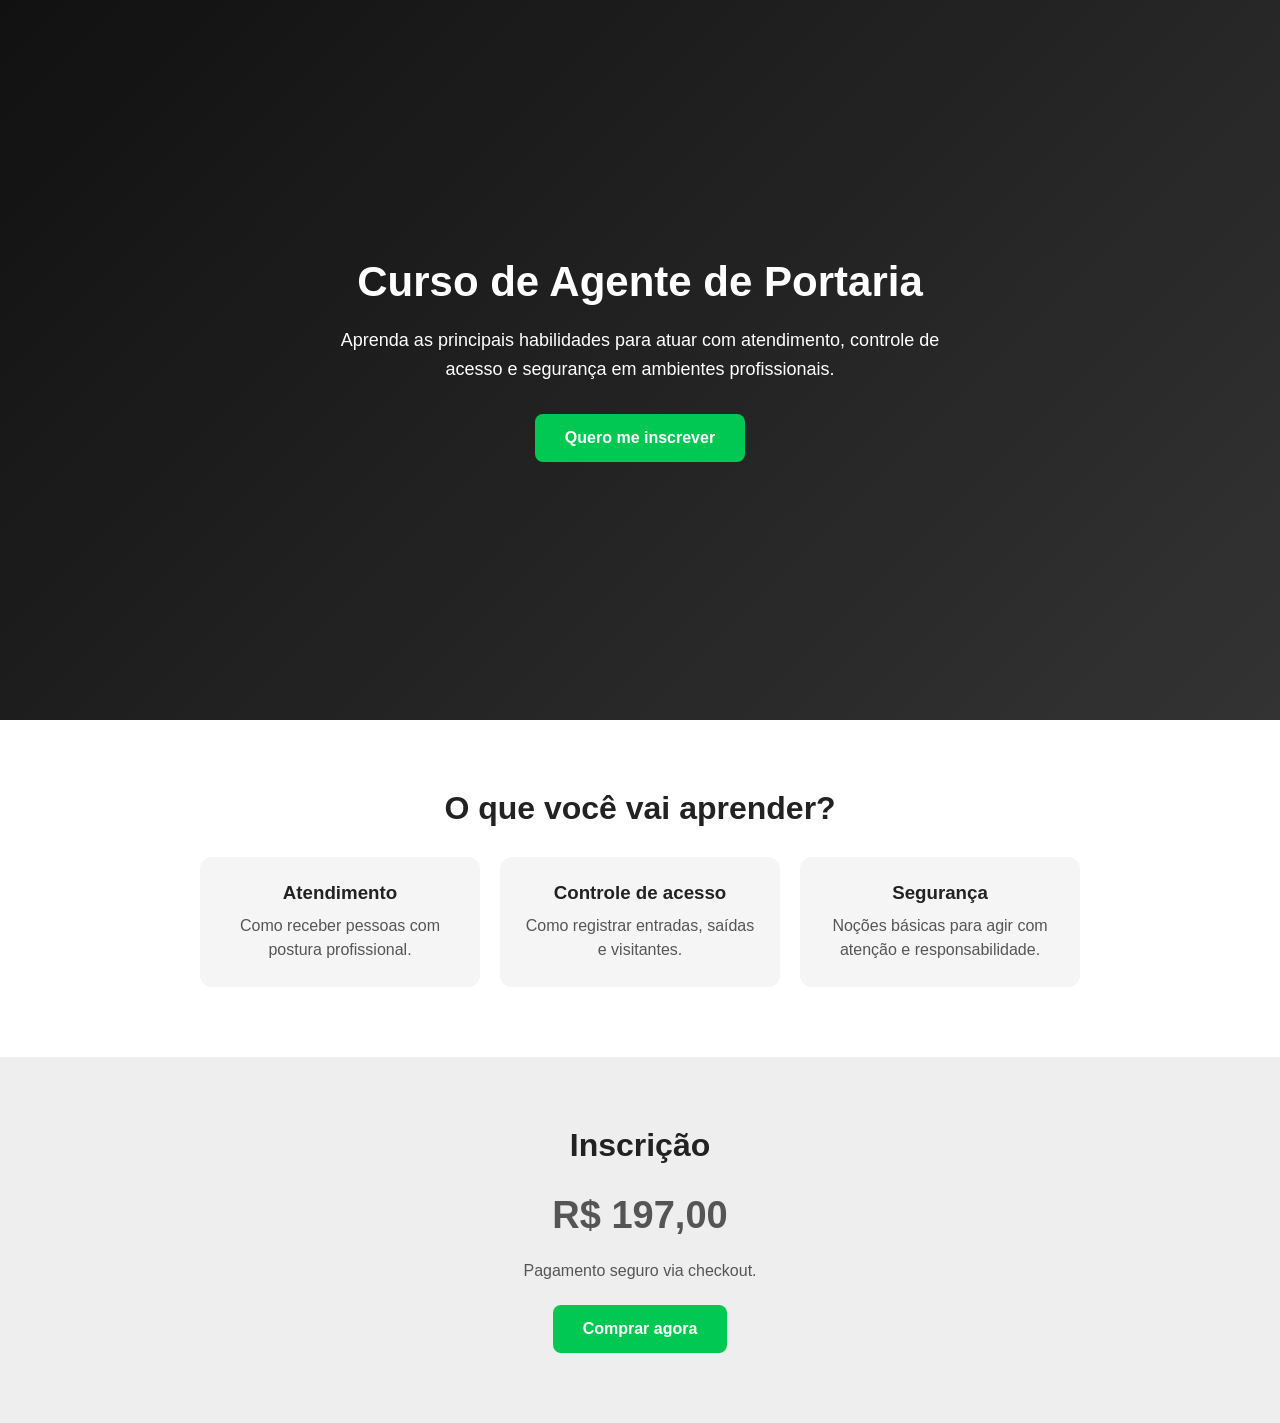
==== index.html @ 522c13fa "Primeiro commit" ====
<!DOCTYPE html>
<html lang="pt-BR">
<head>
  <meta charset="UTF-8">
  <meta name="viewport" content="width=device-width, initial-scale=1.0">
  <title>Curso Online</title>
  <link rel="stylesheet" href="style.css">
</head>
<body>

  <header class="hero">
    <div class="container">
      <h1>Curso de Agente de Portaria</h1>
      <p>
        Aprenda as principais habilidades para atuar com atendimento,
        controle de acesso e segurança em ambientes profissionais.
      </p>

      <a 
        href="https://seu-link-do-checkout-aqui.com" 
        class="botao"
      >
        Quero me inscrever
      </a>
    </div>
  </header>

  <section class="sobre">
    <div class="container">
      <h2>O que você vai aprender?</h2>

      <div class="cards">
        <div class="card">
          <h3>Atendimento</h3>
          <p>Como receber pessoas com postura profissional.</p>
        </div>

        <div class="card">
          <h3>Controle de acesso</h3>
          <p>Como registrar entradas, saídas e visitantes.</p>
        </div>

        <div class="card">
          <h3>Segurança</h3>
          <p>Noções básicas para agir com atenção e responsabilidade.</p>
        </div>
      </div>
    </div>
  </section>

  <section class="preco">
    <div class="container">
      <h2>Inscrição</h2>
      <p class="valor">R$ 197,00</p>
      <p>Pagamento seguro via checkout.</p>

      <a 
        href="https://seu-link-do-checkout-aqui.com" 
        class="botao"
      >
        Comprar agora
      </a>
    </div>
  </section>

</body>
</html>
---- style.css ----
* {
  margin: 0;
  padding: 0;
  box-sizing: border-box;
}

body {
  font-family: Arial, sans-serif;
  background: #f5f5f5;
  color: #222;
}

.container {
  width: 90%;
  max-width: 1000px;
  margin: 0 auto;
}

.hero {
  min-height: 80vh;
  display: flex;
  align-items: center;
  text-align: center;
  background: linear-gradient(135deg, #111, #333);
  color: white;
  padding: 60px 20px;
}

.hero h1 {
  font-size: 42px;
  margin-bottom: 20px;
}

.hero p {
  font-size: 18px;
  max-width: 650px;
  margin: 0 auto 30px;
  line-height: 1.6;
}

.botao {
  display: inline-block;
  background: #00c853;
  color: white;
  padding: 15px 30px;
  border-radius: 8px;
  text-decoration: none;
  font-weight: bold;
  transition: 0.3s;
}

.botao:hover {
  background: #009624;
  transform: scale(1.05);
}

.sobre {
  padding: 70px 20px;
  background: white;
  text-align: center;
}

.sobre h2,
.preco h2 {
  font-size: 32px;
  margin-bottom: 30px;
}

.cards {
  display: flex;
  gap: 20px;
  justify-content: center;
  flex-wrap: wrap;
}

.card {
  background: #f5f5f5;
  padding: 25px;
  border-radius: 12px;
  width: 280px;
}

.card h3 {
  margin-bottom: 10px;
}

.card p {
  color: #555;
  line-height: 1.5;
}

.preco {
  padding: 70px 20px;
  text-align: center;
  background: #eeeeee;
}

.valor {
  font-size: 38px;
  font-weight: bold;
  margin-bottom: 10px;
}

.preco p {
  margin-bottom: 25px;
  color: #555;
}

@media (max-width: 600px) {
  .hero h1 {
    font-size: 32px;
  }

  .hero p {
    font-size: 16px;
  }

  .sobre h2,
  .preco h2 {
    font-size: 26px;
  }
}
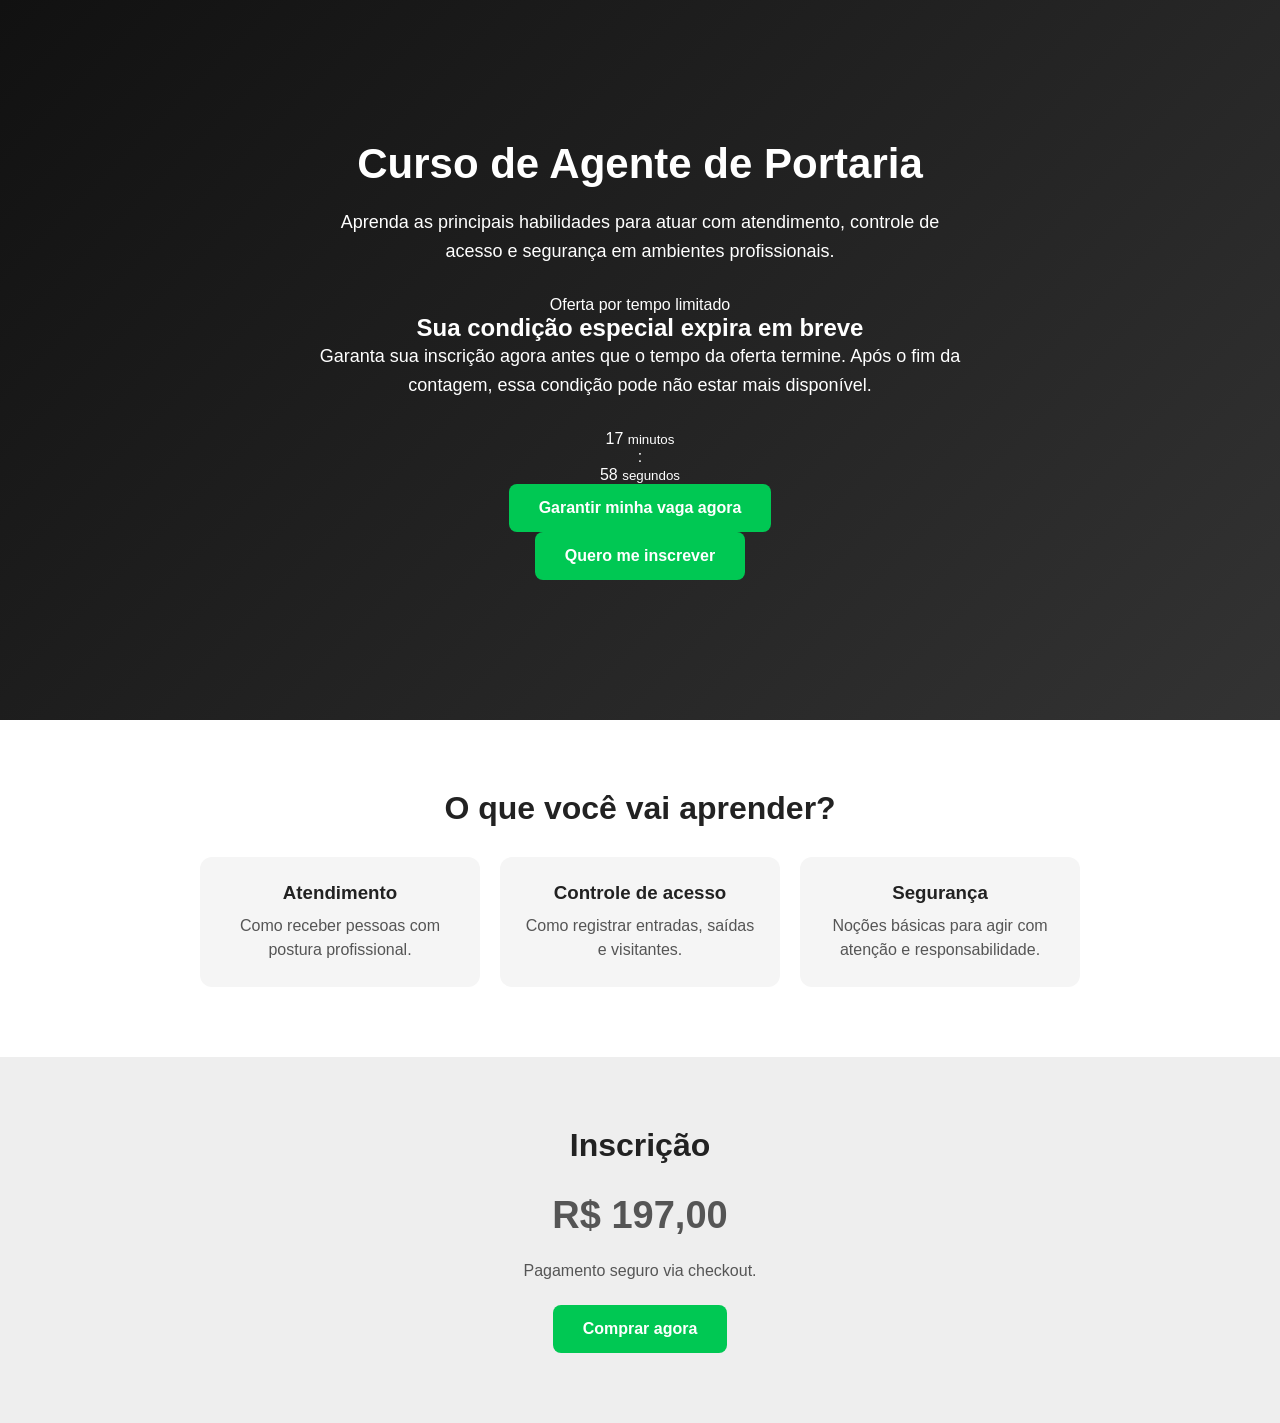
==== commit c69dbb54: "Escassez/urgencia" ====
--- a/index.html
+++ b/index.html
@@ -4,6 +4,7 @@
   <meta charset="UTF-8">
   <meta name="viewport" content="width=device-width, initial-scale=1.0">
   <title>Curso Online</title>
+  <link rel="icon" type="image/png" href="favicon-hs-512.png">
   <link rel="stylesheet" href="style.css">
 </head>
 <body>
@@ -15,9 +16,42 @@
         Aprenda as principais habilidades para atuar com atendimento,
         controle de acesso e segurança em ambientes profissionais.
       </p>
+      <section class="urgencia">
+  <div class="container urgencia-box">
+    <span class="urgencia-tag">Oferta por tempo limitado</span>
+
+    <h2>Sua condição especial expira em breve</h2>
+
+    <p>
+      Garanta sua inscrição agora antes que o tempo da oferta termine.
+      Após o fim da contagem, essa condição pode não estar mais disponível.
+    </p>
+
+    <div class="contador">
+      <div class="tempo">
+        <span id="minutos">18</span>
+        <small>minutos</small>
+      </div>
+
+      <div class="separador">:</div>
+
+      <div class="tempo">
+        <span id="segundos">00</span>
+        <small>segundos</small>
+      </div>
+    </div>
+
+    <a 
+      href="https://app.abacatepay.com/pay/bill_42ZJueuzwbEM5Q32RHhcfyB0" 
+      class="botao urgencia-botao"
+    >
+      Garantir minha vaga agora
+    </a>
+  </div>
+</section>
 
       <a 
-        href="https://seu-link-do-checkout-aqui.com" 
+        href="https://app.abacatepay.com/pay/bill_42ZJueuzwbEM5Q32RHhcfyB0" 
         class="botao"
       >
         Quero me inscrever
@@ -55,13 +89,40 @@
       <p>Pagamento seguro via checkout.</p>
 
       <a 
-        href="https://seu-link-do-checkout-aqui.com" 
+        href="https://app.abacatepay.com/pay/bill_42ZJueuzwbEM5Q32RHhcfyB0" 
         class="botao"
       >
         Comprar agora
       </a>
     </div>
   </section>
+  <script>
+  let tempoRestante = 18 * 60;
+
+  const minutosElemento = document.getElementById("minutos");
+  const segundosElemento = document.getElementById("segundos");
+
+  function atualizarContador() {
+    const minutos = Math.floor(tempoRestante / 60);
+    const segundos = tempoRestante % 60;
+
+    minutosElemento.textContent = String(minutos).padStart(2, "0");
+    segundosElemento.textContent = String(segundos).padStart(2, "0");
+
+    if (tempoRestante <= 0) {
+      clearInterval(intervalo);
+      minutosElemento.textContent = "00";
+      segundosElemento.textContent = "00";
+      return;
+    }
+
+    tempoRestante--;
+  }
+
+  atualizarContador();
+
+  const intervalo = setInterval(atualizarContador, 1000);
+</script>
 
 </body>
 </html>
--- a/style.css
+++ b/style.css
@@ -119,4 +119,110 @@
   .preco h2 {
     font-size: 26px;
   }
+  .urgencia {
+  padding: 70px 20px;
+  background: #111;
+  color: white;
+  text-align: center;
+}
+
+.urgencia-box {
+  max-width: 760px;
+  margin: 0 auto;
+}
+
+.urgencia-tag {
+  display: inline-block;
+  background: #ff3b30;
+  color: white;
+  padding: 8px 16px;
+  border-radius: 999px;
+  font-size: 14px;
+  font-weight: bold;
+  margin-bottom: 20px;
+  text-transform: uppercase;
+  letter-spacing: 1px;
+}
+
+.urgencia h2 {
+  font-size: 36px;
+  margin-bottom: 15px;
+}
+
+.urgencia p {
+  font-size: 17px;
+  line-height: 1.6;
+  color: #d6d6d6;
+  max-width: 620px;
+  margin: 0 auto 30px;
+}
+
+.contador {
+  display: flex;
+  align-items: center;
+  justify-content: center;
+  gap: 14px;
+  margin: 30px 0;
+}
+
+.tempo {
+  background: white;
+  color: #111;
+  width: 120px;
+  padding: 20px 10px;
+  border-radius: 16px;
+  box-shadow: 0 20px 50px rgba(255, 255, 255, 0.08);
+}
+
+.tempo span {
+  display: block;
+  font-size: 42px;
+  font-weight: bold;
+}
+
+.tempo small {
+  display: block;
+  margin-top: 5px;
+  font-size: 13px;
+  color: #666;
+  text-transform: uppercase;
+  letter-spacing: 1px;
+}
+
+.separador {
+  font-size: 42px;
+  font-weight: bold;
+  color: #ff3b30;
+}
+
+.urgencia-botao {
+  background: #ff3b30;
+}
+
+.urgencia-botao:hover {
+  background: #d92d24;
+}
+
+@media (max-width: 600px) {
+  .urgencia h2 {
+    font-size: 28px;
+  }
+
+  .contador {
+    gap: 8px;
+  }
+
+  .tempo {
+    width: 100px;
+    padding: 18px 8px;
+  }
+
+  .tempo span {
+    font-size: 36px;
+  }
+
+  .separador {
+    font-size: 34px;
+  }
+}
 }
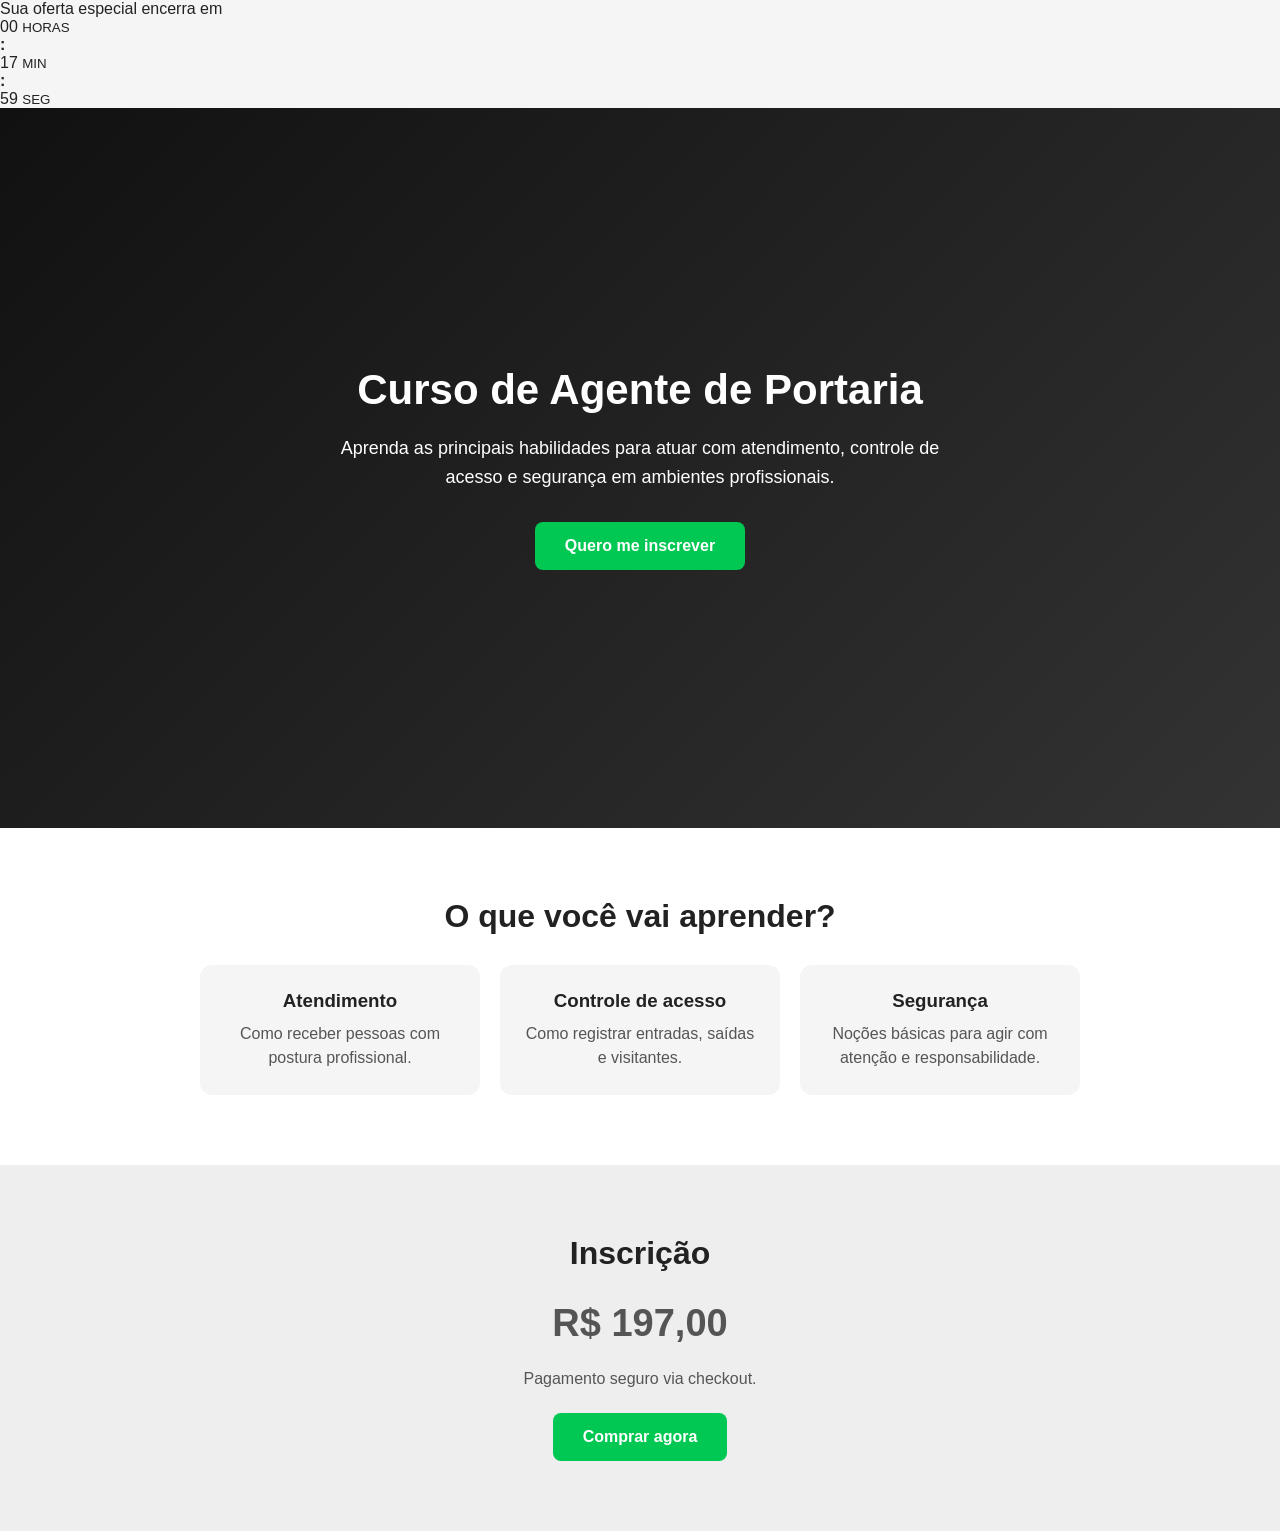
==== commit 9f5f497b: "Novo escassez" ====
--- a/index.html
+++ b/index.html
@@ -8,6 +8,30 @@
   <link rel="stylesheet" href="style.css">
 </head>
 <body>
+  <section class="barra-urgencia">
+  <p>Sua oferta especial encerra em</p>
+
+  <div class="contador-topo">
+    <div class="tempo-box">
+      <span id="horas">00</span>
+      <small>HORAS</small>
+    </div>
+
+    <strong>:</strong>
+
+    <div class="tempo-box">
+      <span id="minutos">18</span>
+      <small>MIN</small>
+    </div>
+
+    <strong>:</strong>
+
+    <div class="tempo-box">
+      <span id="segundos">00</span>
+      <small>SEG</small>
+    </div>
+  </div>
+</section>
 
   <header class="hero">
     <div class="container">
@@ -16,39 +40,6 @@
         Aprenda as principais habilidades para atuar com atendimento,
         controle de acesso e segurança em ambientes profissionais.
       </p>
-      <section class="urgencia">
-  <div class="container urgencia-box">
-    <span class="urgencia-tag">Oferta por tempo limitado</span>
-
-    <h2>Sua condição especial expira em breve</h2>
-
-    <p>
-      Garanta sua inscrição agora antes que o tempo da oferta termine.
-      Após o fim da contagem, essa condição pode não estar mais disponível.
-    </p>
-
-    <div class="contador">
-      <div class="tempo">
-        <span id="minutos">18</span>
-        <small>minutos</small>
-      </div>
-
-      <div class="separador">:</div>
-
-      <div class="tempo">
-        <span id="segundos">00</span>
-        <small>segundos</small>
-      </div>
-    </div>
-
-    <a 
-      href="https://app.abacatepay.com/pay/bill_42ZJueuzwbEM5Q32RHhcfyB0" 
-      class="botao urgencia-botao"
-    >
-      Garantir minha vaga agora
-    </a>
-  </div>
-</section>
 
       <a 
         href="https://app.abacatepay.com/pay/bill_42ZJueuzwbEM5Q32RHhcfyB0" 
@@ -96,33 +87,33 @@
       </a>
     </div>
   </section>
-  <script>
-  let tempoRestante = 18 * 60;
+<script>
+  let tempoRestante = 18 * 60; // 18 minutos
 
+  const horasElemento = document.getElementById("horas");
   const minutosElemento = document.getElementById("minutos");
   const segundosElemento = document.getElementById("segundos");
 
-  function atualizarContador() {
-    const minutos = Math.floor(tempoRestante / 60);
+  function atualizarContadorTopo() {
+    const horas = Math.floor(tempoRestante / 3600);
+    const minutos = Math.floor((tempoRestante % 3600) / 60);
     const segundos = tempoRestante % 60;
 
+    horasElemento.textContent = String(horas).padStart(2, "0");
     minutosElemento.textContent = String(minutos).padStart(2, "0");
     segundosElemento.textContent = String(segundos).padStart(2, "0");
 
     if (tempoRestante <= 0) {
-      clearInterval(intervalo);
-      minutosElemento.textContent = "00";
-      segundosElemento.textContent = "00";
+      clearInterval(intervaloContador);
       return;
     }
 
     tempoRestante--;
   }
 
-  atualizarContador();
+  atualizarContadorTopo();
 
-  const intervalo = setInterval(atualizarContador, 1000);
+  const intervaloContador = setInterval(atualizarContadorTopo, 1000);
 </script>
-
 </body>
 </html>
--- a/style.css
+++ b/style.css
@@ -119,110 +119,92 @@
   .preco h2 {
     font-size: 26px;
   }
-  .urgencia {
-  padding: 70px 20px;
-  background: #111;
-  color: white;
-  text-align: center;
-}
-
-.urgencia-box {
-  max-width: 760px;
-  margin: 0 auto;
-}
-
-.urgencia-tag {
-  display: inline-block;
-  background: #ff3b30;
-  color: white;
-  padding: 8px 16px;
-  border-radius: 999px;
-  font-size: 14px;
-  font-weight: bold;
-  margin-bottom: 20px;
-  text-transform: uppercase;
-  letter-spacing: 1px;
-}
-
-.urgencia h2 {
-  font-size: 36px;
-  margin-bottom: 15px;
-}
-
-.urgencia p {
-  font-size: 17px;
-  line-height: 1.6;
-  color: #d6d6d6;
-  max-width: 620px;
-  margin: 0 auto 30px;
-}
-
-.contador {
-  display: flex;
-  align-items: center;
-  justify-content: center;
-  gap: 14px;
-  margin: 30px 0;
-}
-
-.tempo {
-  background: white;
-  color: #111;
-  width: 120px;
-  padding: 20px 10px;
-  border-radius: 16px;
-  box-shadow: 0 20px 50px rgba(255, 255, 255, 0.08);
-}
-
-.tempo span {
-  display: block;
-  font-size: 42px;
-  font-weight: bold;
-}
-
-.tempo small {
-  display: block;
-  margin-top: 5px;
-  font-size: 13px;
-  color: #666;
-  text-transform: uppercase;
-  letter-spacing: 1px;
-}
-
-.separador {
-  font-size: 42px;
-  font-weight: bold;
-  color: #ff3b30;
-}
-
-.urgencia-botao {
-  background: #ff3b30;
-}
-
-.urgencia-botao:hover {
-  background: #d92d24;
+  .barra-urgencia {
+  width: 100%;
+  background: #070707;
+  border-bottom: 1px solid rgba(212, 175, 55, 0.35);
+  color: #ffffff;
+  padding: 10px 20px 14px;
+  display: flex;
+  align-items: center;
+  justify-content: center;
+  gap: 22px;
+  text-align: center;
+  position: sticky;
+  top: 0;
+  z-index: 999; 
+}
+
+.barra-urgencia p {
+  color: #a9a9a9;
+  font-size: 15px;
+  margin: 0;
+  letter-spacing: 0.3px;
+  
+}
+
+.contador-topo {
+  display: flex;
+  align-items: flex-start;
+  justify-content: center;
+  gap: 8px;
+}
+
+.tempo-box {
+  display: flex;
+  flex-direction: column;
+  align-items: center;
+}
+
+.tempo-box span {
+  display: flex;
+  align-items: center;
+  justify-content: center;
+  min-width: 42px;
+  height: 36px;
+  background: linear-gradient(180deg, #1c1c1c, #0d0d0d);
+  border: 1px solid rgba(212, 175, 55, 0.45);
+  border-radius: 8px;
+  color: #f5d77a;
+  font-size: 18px;
+  font-weight: 700;
+  box-shadow: inset 0 0 12px rgba(255, 215, 100, 0.08);
+}
+
+.tempo-box small {
+  margin-top: 7px;
+  font-size: 9px;
+  color: #9b9b9b;
+  letter-spacing: 3px;
+}
+
+.contador-topo strong {
+  color: #d4af37;
+  font-size: 22px;
+  line-height: 34px;
+  font-weight: 400;
 }
 
 @media (max-width: 600px) {
-  .urgencia h2 {
-    font-size: 28px;
-  }
-
-  .contador {
+  .barra-urgencia {
+    flex-direction: column;
     gap: 8px;
-  }
-
-  .tempo {
-    width: 100px;
-    padding: 18px 8px;
-  }
-
-  .tempo span {
-    font-size: 36px;
-  }
-
-  .separador {
-    font-size: 34px;
+    padding: 12px 10px 14px;
+  }
+
+  .barra-urgencia p {
+    font-size: 14px;
+  }
+
+  .tempo-box span {
+    min-width: 38px;
+    height: 34px;
+    font-size: 16px;
+  }
+
+  .tempo-box small {
+    font-size: 8px;
+    letter-spacing: 2px;
   }
 }
 }
